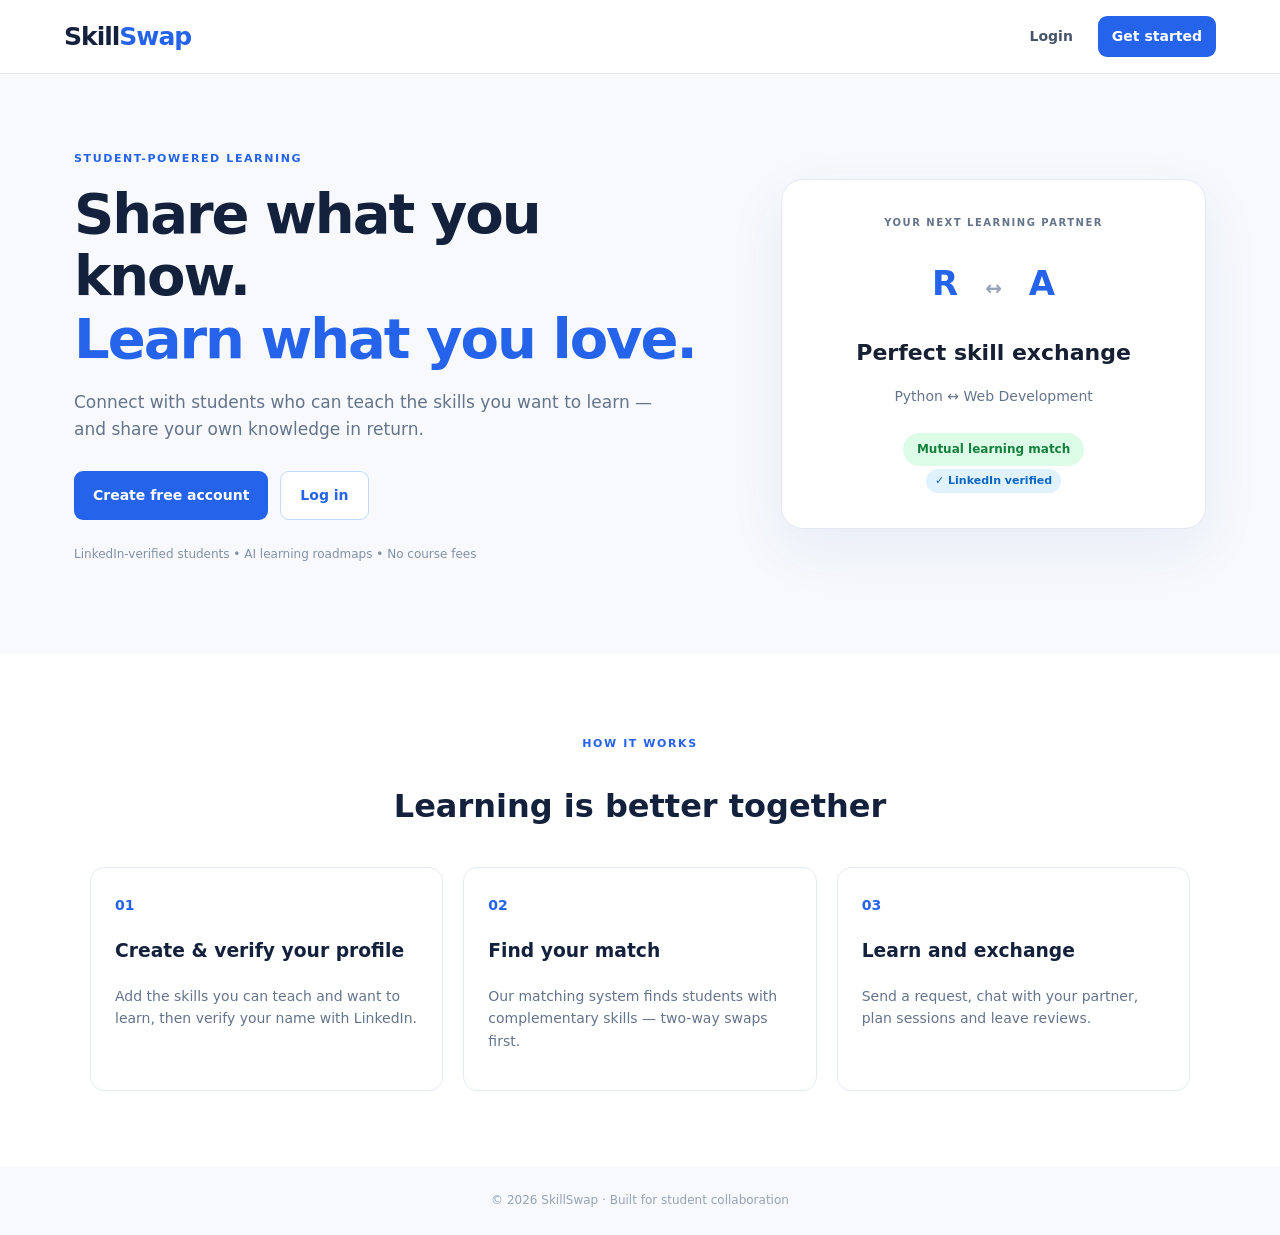
==== frontend/index.html @ 851fbde1 "SkillSwap v2: frontend part 1" ====
<!DOCTYPE html>
<html lang="en">
<head>
  <meta charset="UTF-8">
  <meta name="viewport" content="width=device-width, initial-scale=1.0">
  <title>SkillSwap | Learn Together</title>
  <meta name="description" content="SkillSwap – share what you know, learn what you love. A skill exchange platform for students.">
  <link rel="icon" href="data:image/svg+xml,%3Csvg xmlns='http://www.w3.org/2000/svg' viewBox='0 0 32 32'%3E%3Crect width='32' height='32' rx='8' fill='%232563eb'/%3E%3Ctext x='16' y='22' font-size='16' text-anchor='middle' fill='white' font-family='Arial' font-weight='bold'%3ES%3C/text%3E%3C/svg%3E">
  <link rel="stylesheet" href="css/style.css">
</head>
<body data-page="home">
<header class="topbar" id="appHeader"></header>
<main>
  <section class="hero">
    <div>
      <span class="eyebrow">STUDENT-POWERED LEARNING</span>
      <h1>Share what you know.<br><span>Learn what you love.</span></h1>
      <p>Connect with students who can teach the skills you want to learn — and share your own knowledge in return.</p>
      <div class="actions" id="heroActions">
        <a class="btn" href="register.html">Create free account</a>
        <a class="btn btn-outline" href="login.html">Log in</a>
      </div>
      <div class="trust">LinkedIn-verified students • AI learning roadmaps • No course fees</div>
    </div>
    <div class="hero-card">
      <div class="mini-label">YOUR NEXT LEARNING PARTNER</div>
      <div class="avatars">R <span>↔</span> A</div>
      <h3>Perfect skill exchange</h3>
      <p>Python ↔ Web Development</p>
      <div class="match-pill">Mutual learning match</div>
      <div><span class="badge badge-verified">✓ LinkedIn verified</span></div>
    </div>
  </section>
  <section id="how" class="section">
    <div class="section-heading"><span class="eyebrow">HOW IT WORKS</span><h2>Learning is better together</h2></div>
    <div class="feature-grid">
      <article class="feature"><b>01</b><h3>Create &amp; verify your profile</h3><p>Add the skills you can teach and want to learn, then verify your name with LinkedIn.</p></article>
      <article class="feature"><b>02</b><h3>Find your match</h3><p>Our matching system finds students with complementary skills — two-way swaps first.</p></article>
      <article class="feature"><b>03</b><h3>Learn and exchange</h3><p>Send a request, chat with your partner, plan sessions and leave reviews.</p></article>
    </div>
  </section>
</main>
<footer>© 2026 SkillSwap · Built for student collaboration</footer>
<script src="js/api.js"></script>
<script>
  if (getToken()) {
    document.getElementById("heroActions").replaceChildren(
      el("a", {class: "btn", href: "dashboard.html"}, "Go to my dashboard"),
      el("a", {class: "btn btn-outline", href: "matches.html"}, "Find matches"));
  }
</script>
</body>
</html>
---- frontend/css/style.css ----
:root{--blue:#2563eb;--blue-dark:#1d4ed8;--navy:#14213d;--ink:#172033;--muted:#64748b;--line:#e5eaf2;--pale:#eff6ff;--bg:#f7f9fc;--white:#fff}
*{box-sizing:border-box}body{margin:0;background:var(--bg);color:var(--ink);font-family:Inter,ui-sans-serif,system-ui,-apple-system,"Segoe UI",sans-serif;line-height:1.6}a{color:var(--blue);text-decoration:none}.topbar{height:74px;background:#fff;border-bottom:1px solid var(--line);display:flex;align-items:center;justify-content:space-between;padding:0 max(5%,calc((100% - 1180px)/2));gap:20px}.brand{font-size:25px;font-weight:850;letter-spacing:-1px;color:var(--navy)}.brand span{color:var(--blue)}nav{display:flex;align-items:center;gap:25px}nav a{font-size:14px;font-weight:600;color:#475569}.btn{display:inline-flex;align-items:center;justify-content:center;border:0;border-radius:9px;background:var(--blue);color:#fff;padding:12px 19px;font-weight:700;font-size:14px;cursor:pointer;transition:.2s}.btn:hover{background:var(--blue-dark);transform:translateY(-1px)}.btn-small{padding:9px 14px}.btn-outline{background:#fff;color:var(--blue);border:1px solid #bfdbfe}.full{width:100%;margin-top:12px}.hero{max-width:1180px;margin:70px auto 90px;padding:0 24px;display:grid;grid-template-columns:1.2fr .8fr;gap:70px;align-items:center;min-height:390px}.eyebrow{font-size:11px;letter-spacing:1.6px;font-weight:800;color:var(--blue)}h1{font-size:clamp(34px,5vw,56px);line-height:1.12;letter-spacing:-2px;color:var(--navy);margin:13px 0 18px}h1 span{color:var(--blue)}.hero p{max-width:580px;color:var(--muted);font-size:17px}.actions{display:flex;gap:12px;margin-top:28px;flex-wrap:wrap}.trust{font-size:12px;color:#8290a5;margin-top:25px}.hero-card{background:#fff;border:1px solid var(--line);border-radius:22px;padding:35px;text-align:center;box-shadow:0 20px 60px #1e40af12}.mini-label{font-size:10px;letter-spacing:1.5px;color:var(--muted);font-weight:800}.avatars{font-size:34px;font-weight:800;color:var(--blue);margin:25px}.avatars span{font-size:20px;color:#94a3b8;padding:0 15px}.hero-card h3{font-size:22px;margin:5px}.hero-card p{font-size:14px}.match-pill{display:inline-block;background:#dcfce7;color:#15803d;border-radius:30px;padding:7px 14px;font-size:12px;font-weight:700;margin-top:12px}.section{background:#fff;padding:75px 24px}.section-heading{text-align:center}.section-heading h2{font-size:32px;color:var(--navy)}.feature-grid{max-width:1100px;margin:35px auto 0;display:grid;grid-template-columns:repeat(3,1fr);gap:20px}.feature,.quick-card,.stat,.panel{background:#fff;border:1px solid var(--line);border-radius:14px;padding:24px}.feature b,.quick-card b{color:var(--blue);font-size:14px}.feature h3,.quick-card h3{color:var(--navy)}.feature p,.quick-card p{font-size:14px;color:var(--muted)}footer{text-align:center;color:#94a3b8;font-size:12px;padding:25px}.auth-page{min-height:100vh;display:flex;align-items:center;justify-content:center;flex-direction:column;padding:25px}.auth-brand{margin-bottom:22px}.auth-card{width:min(100%,440px);background:#fff;border:1px solid var(--line);border-radius:18px;padding:35px;box-shadow:0 15px 50px #0f172a0b}.auth-card h1{font-size:30px;letter-spacing:-1px}.muted{color:var(--muted)}label{display:block;font-size:13px;font-weight:700;color:#334155;margin:14px 0 6px}input,select,textarea{width:100%;border:1px solid #dbe2ec;border-radius:8px;padding:11px 12px;background:#fff;color:var(--ink);font:inherit;font-size:14px;outline:none}input:focus,select:focus,textarea:focus{border-color:#60a5fa;box-shadow:0 0 0 3px #dbeafe}textarea{resize:vertical}.auth-switch{text-align:center;font-size:13px;color:var(--muted);margin:20px 0 0}.form-message{font-size:13px;color:var(--blue);min-height:18px}.app-main{max-width:1120px;margin:45px auto;padding:0 24px}.app-main h1{font-size:38px;letter-spacing:-1.3px}.welcome{display:flex;justify-content:space-between;align-items:center;gap:20px;margin-bottom:28px}.welcome h1{margin-bottom:7px}.stats-grid{display:grid;grid-template-columns:repeat(3,1fr);gap:16px;margin-bottom:22px}.stat span{font-size:13px;color:var(--muted)}.stat strong{display:block;font-size:30px;color:var(--navy);margin-top:5px}.stat-word{font-size:20px!important}.panel{margin:18px 0}.panel h2{font-size:20px;color:var(--navy);margin:0 0 15px}.panel-head{display:flex;justify-content:space-between;align-items:center}.panel-head h2{margin:3px 0}.quick-grid{display:grid;grid-template-columns:repeat(3,1fr);gap:15px}.quick-card{display:block;background:#fbfdff}.quick-card:hover{border-color:#93c5fd;background:#f5f9ff}.quick-card h3{font-size:16px;margin:8px 0 4px}.quick-card p{margin:0}.narrow{max-width:780px}.form-grid{display:grid;grid-template-columns:1fr 1fr;gap:0 18px}.span-2{grid-column:span 2}.align-end{display:flex;align-items:end}.skill-list{display:flex;gap:8px;flex-wrap:wrap;margin-top:18px}.skill-chip{background:var(--pale);color:#1d4ed8;padding:7px 11px;border-radius:8px;font-size:12px}.skill-chip button{border:0;background:none;color:#64748b;cursor:pointer;margin-left:7px}.match-grid{display:grid;grid-template-columns:repeat(2,1fr);gap:16px;margin-top:25px}.match-card{background:#fff;border:1px solid var(--line);border-radius:14px;padding:22px}.match-card h3{margin:0;color:var(--navy)}.match-score{color:#15803d;font-weight:800;font-size:13px}.tag{display:inline-block;background:#eff6ff;color:#1d4ed8;padding:4px 8px;border-radius:20px;font-size:11px;margin:4px 4px 4px 0}.two-col{display:grid;grid-template-columns:1fr 1fr;gap:18px}.request-row{padding:13px 0;border-bottom:1px solid var(--line);font-size:14px}.request-row:last-child{border:0}.request-row .btn{margin:8px 5px 0 0;padding:7px 11px;font-size:12px}.chat-messages{margin:18px 0;max-height:360px;overflow:auto;border:1px solid var(--line);border-radius:10px;padding:14px;min-height:90px}.chat-bubble{background:#eff6ff;border-radius:10px;padding:9px 12px;margin:8px 0;max-width:85%;font-size:13px}.chat-bubble.mine{margin-left:auto;background:#dbeafe}.roadmap-result{white-space:pre-wrap;line-height:1.7;margin-top:20px;color:#334155}.empty{color:#94a3b8;font-size:14px;padding:12px 0}@media(max-width:760px){.topbar{height:auto;min-height:68px;padding:14px 20px;align-items:flex-start}nav{gap:10px;flex-wrap:wrap;justify-content:flex-end}nav a{font-size:12px}.hero{grid-template-columns:1fr;margin:40px auto 55px;gap:30px}.hero-card{max-width:420px}.feature-grid,.quick-grid,.stats-grid,.match-grid,.two-col{grid-template-columns:1fr}.welcome{align-items:flex-start;flex-direction:column}.app-main{margin:30px auto}.form-grid{grid-template-columns:1fr}.span-2{grid-column:auto}.auth-card{padding:25px}.app-main h1{font-size:32px}}

/* ===================== v2 additions ===================== */
:root{--green:#15803d;--green-bg:#dcfce7;--amber:#b45309;--amber-bg:#fef3c7;--red:#b91c1c;--red-bg:#fee2e2;--linkedin:#0a66c2}
button:disabled,.btn:disabled{opacity:.55;cursor:not-allowed;transform:none}
.btn:focus-visible,a:focus-visible,button:focus-visible{outline:3px solid #93c5fd;outline-offset:2px}
.btn-ghost{background:transparent;color:var(--muted)}.btn-ghost:hover{background:#f1f5f9;color:var(--red)}
.btn-outline:hover{background:var(--pale)}
.btn-linkedin{background:var(--linkedin)}.btn-linkedin:hover{background:#004182}
.small{font-size:13px}.grow{flex:1;min-width:0}.mt{margin-top:22px!important}
.row-actions{display:flex;gap:8px;flex-wrap:wrap;align-items:center;margin-top:12px}
.sub-head{font-size:14px;color:#334155;margin:18px 0 0}

/* nav */
nav a{position:relative;padding:4px 0}nav a.active{color:var(--blue)}
nav a.active::after{content:"";position:absolute;left:0;right:0;bottom:-6px;height:2px;background:var(--blue);border-radius:2px}
nav a.btn{color:#fff;padding:9px 14px}nav a.btn::after{display:none}
.nav-count{display:inline-block;background:#ef4444;color:#fff;border-radius:10px;font-size:10px;line-height:16px;min-width:16px;text-align:center;padding:0 4px;margin-left:4px;vertical-align:top}
.nav-toggle{display:none;border:1px solid var(--line);background:#fff;border-radius:8px;font-size:18px;padding:6px 10px;cursor:pointer}
.topbar{position:sticky;top:0;z-index:20}

/* stats */
a.stat{color:inherit;display:block}a.stat:hover{border-color:#93c5fd}
.stats-5{grid-template-columns:repeat(5,1fr)}

/* badges & pills */
.badge{display:inline-flex;align-items:center;gap:4px;border-radius:20px;padding:3px 9px;font-size:11px;font-weight:700}
.badge-verified{background:#e0f2fe;color:var(--linkedin)}
.badge-row{display:flex;gap:10px;flex-wrap:wrap;align-items:center;margin:8px 0;font-size:13px}
.pill{display:inline-block;border-radius:20px;padding:3px 10px;font-size:11px;font-weight:700;background:#f1f5f9;color:#475569;text-transform:capitalize}
.pill-ok{background:var(--green-bg);color:var(--green)}.pill-warn{background:var(--amber-bg);color:var(--amber)}.pill-bad{background:var(--red-bg);color:var(--red)}
.rating,.stars{color:#d97706;font-weight:700;font-size:13px}

/* avatars */
.avatar{width:48px;height:48px;border-radius:50%;background:var(--pale);color:var(--blue);display:flex;align-items:center;justify-content:center;font-weight:800;flex-shrink:0;overflow:hidden}
.avatar img{width:100%;height:100%;object-fit:cover}
.avatar.small{width:36px;height:36px;font-size:13px}.avatar.large{width:92px;height:92px;font-size:30px}

/* progress & checklist */
.progress{height:8px;background:#eef2f7;border-radius:8px;overflow:hidden;margin:6px 0 12px}
.progress-bar{height:100%;width:0;background:linear-gradient(90deg,var(--blue),#22c55e);transition:width .6s}
.checklist{list-style:none;padding:0;margin:8px 0;font-size:14px}
.checklist li{padding:4px 0 4px 24px;position:relative}
.checklist li::before{content:"○";position:absolute;left:2px;color:#94a3b8}
.checklist li.done::before{content:"✓";color:var(--green);font-weight:800}
.checklist li.bad::before{content:"✕";color:var(--red);font-weight:800}
.checklist li.neutral::before{content:"•"}

/* skills */
.skill-chip{display:inline-flex;align-items:center}
.skill-chip.learn{background:#f0fdf4;color:var(--green)}
.skill-chip button{font-size:16px;line-height:1;padding:0 2px}.skill-chip button:hover{color:var(--red)}

/* matches */
.filters{display:flex;gap:16px;align-items:center;flex-wrap:wrap;margin-top:18px}
.filters input[type=search]{max-width:360px}
.check{display:flex;align-items:center;gap:6px;margin:0;font-weight:600;font-size:13px;white-space:nowrap}
.check input{width:auto}
.match-top{display:flex;gap:14px;align-items:center}
.match-top h3 a{color:var(--navy)}.match-top p{margin:0}
.match-score{text-align:center;font-size:22px;line-height:1.1}.match-score small{display:block;font-size:10px;color:var(--muted);text-transform:uppercase;letter-spacing:1px}
.match-card .bio{font-size:13px;color:#475569;margin:6px 0}
.tag-row{font-size:13px;margin-top:6px}.tag-empty{background:#f8fafc;color:#94a3b8}
.empty-state{grid-column:1/-1;text-align:center;padding:30px;background:#fff;border:1px dashed var(--line);border-radius:14px}

/* requests */
.request-head{display:flex;gap:8px;align-items:center;flex-wrap:wrap}
.request-head b{color:var(--navy)}
.request-row p{margin:4px 0}

/* toggle switch */
.switch{display:flex;align-items:center;gap:10px;font-weight:600;cursor:pointer;margin:16px 0 4px}
.switch{position:relative}.switch input{position:absolute;opacity:0;width:1px;height:1px;margin:0}.switch input:focus-visible+.slider{outline:3px solid #93c5fd;outline-offset:2px}
.slider{width:40px;height:22px;background:#cbd5e1;border-radius:22px;position:relative;flex-shrink:0;transition:.2s}
.slider::after{content:"";position:absolute;width:18px;height:18px;border-radius:50%;background:#fff;top:2px;left:2px;transition:.2s}
.switch input:checked+.slider{background:var(--blue)}.switch input:checked+.slider::after{left:20px}

/* LinkedIn verify */
.verify-compare{display:flex;align-items:center;gap:14px;background:#f8fafc;border:1px solid var(--line);border-radius:12px;padding:14px;margin:12px 0}
.verify-compare>div{flex:1}.verify-compare small{display:block}
.verify-compare .verify-arrow{flex:0;font-size:22px;font-weight:800;color:var(--blue)}

/* chat */
.chat-layout{display:grid;grid-template-columns:280px 1fr;gap:18px;align-items:start}
.chat-people{padding:16px}.chat-people h2{font-size:16px}
.partner-item{display:flex;gap:10px;align-items:center;width:100%;text-align:left;border:0;background:none;padding:10px;border-radius:10px;cursor:pointer;font:inherit}
.partner-item:hover{background:#f1f5f9}.partner-item.active{background:var(--pale)}
.partner-item .muted{white-space:nowrap;overflow:hidden;text-overflow:ellipsis}
.chat-header{display:flex;gap:12px;align-items:center;padding-bottom:12px;border-bottom:1px solid var(--line)}
.chat-messages{min-height:300px;max-height:55vh;display:flex;flex-direction:column}
.chat-bubble{margin-right:auto}
.chat-bubble.mine{margin-right:0}
.chat-bubble time{display:block;font-size:10px;color:#94a3b8;margin-top:3px}
.chat-form{display:flex;gap:10px;align-items:flex-end}.chat-form textarea{flex:1}

/* sessions */
.sessions-cols{grid-template-columns:.8fr 1.2fr;align-items:start}
select.compact{width:auto;padding:6px 10px}

/* public profile */
.profile-hero{display:flex;gap:24px;align-items:flex-start}
.profile-name{margin:6px 0 4px!important;font-size:34px!important}
.profile-hero .bio{white-space:pre-wrap}
.review-form{border-top:1px solid var(--line);margin-top:16px;padding-top:6px}
.review-form h3{font-size:15px}
.star-input{display:flex;gap:2px;margin-bottom:8px}
.star-input button{border:0;background:none;font-size:28px;color:#cbd5e1;cursor:pointer;padding:0 2px}
.star-input button.on{color:#f59e0b}

/* roadmap */
.roadmap-result{white-space:normal}
.roadmap-result h2,.roadmap-result h3{color:var(--navy);margin:20px 0 6px}
.roadmap-result h2{font-size:20px}.roadmap-result h3{font-size:17px}
.roadmap-result code{background:#f1f5f9;padding:1px 5px;border-radius:4px;font-size:13px}

/* toast */
.toast-box{position:fixed;right:18px;bottom:18px;display:flex;flex-direction:column;gap:8px;z-index:100}
.toast{background:var(--navy);color:#fff;padding:11px 16px;border-radius:10px;font-size:14px;box-shadow:0 10px 30px #0f172a33;max-width:340px;transition:opacity .4s,transform .4s}
.toast-ok{background:var(--green)}.toast-error{background:var(--red)}
.toast.hide{opacity:0;transform:translateY(8px)}

@media(max-width:1000px){.stats-5{grid-template-columns:repeat(3,1fr)}}
@media(max-width:760px){
  .topbar{flex-wrap:wrap;align-items:center}
  .appbar nav,#appHeader nav{display:none;width:100%;flex-direction:column;align-items:flex-start;gap:12px;padding:6px 0 10px}
  #appHeader.open nav{display:flex}
  .nav-toggle{display:block}
  nav a{font-size:15px}
  .stats-5{grid-template-columns:1fr 1fr}
  .chat-layout,.sessions-cols{grid-template-columns:1fr}
  .profile-hero{flex-direction:column}
  .filters{gap:10px}
}
@media print{.topbar,form,#roadmapActions,.toast-box,footer{display:none!important}.panel{border:0}.app-main{margin:0}}
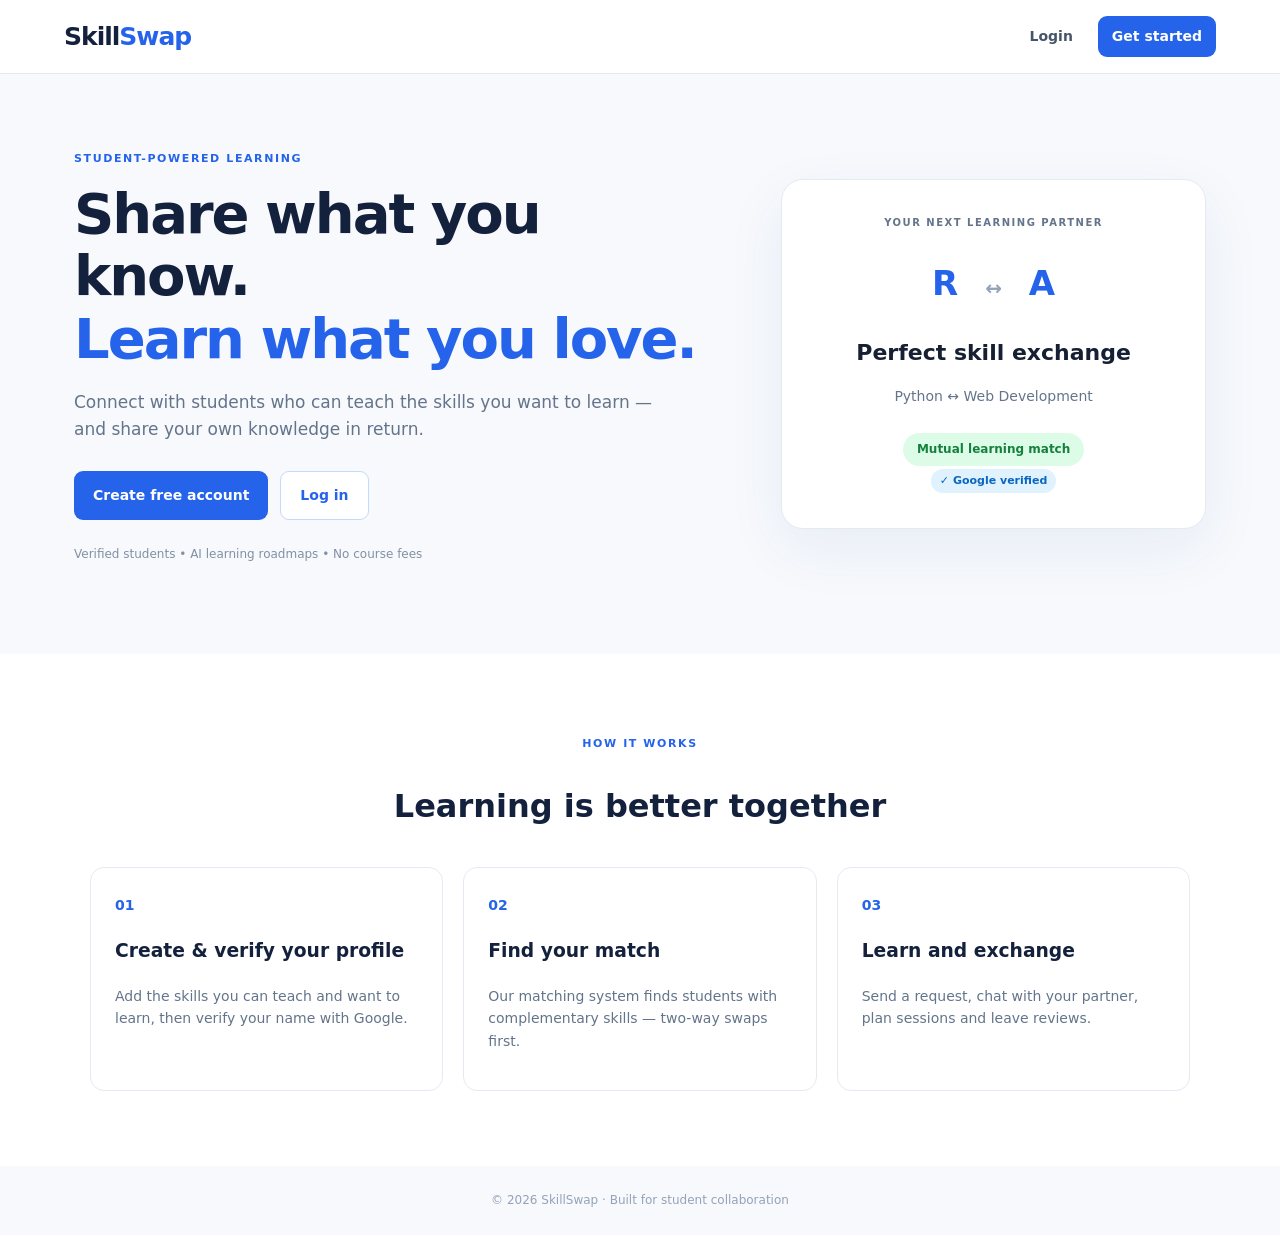
==== commit 19016a79: "Remove Verify with LinkedIn; use Google verification everywhere" ====
--- a/frontend/index.html
+++ b/frontend/index.html
@@ -20,7 +20,7 @@
         <a class="btn" href="register.html">Create free account</a>
         <a class="btn btn-outline" href="login.html">Log in</a>
       </div>
-      <div class="trust">LinkedIn-verified students • AI learning roadmaps • No course fees</div>
+      <div class="trust">Verified students • AI learning roadmaps • No course fees</div>
     </div>
     <div class="hero-card">
       <div class="mini-label">YOUR NEXT LEARNING PARTNER</div>
@@ -28,13 +28,13 @@
       <h3>Perfect skill exchange</h3>
       <p>Python ↔ Web Development</p>
       <div class="match-pill">Mutual learning match</div>
-      <div><span class="badge badge-verified">✓ LinkedIn verified</span></div>
+      <div><span class="badge badge-verified">✓ Google verified</span></div>
     </div>
   </section>
   <section id="how" class="section">
     <div class="section-heading"><span class="eyebrow">HOW IT WORKS</span><h2>Learning is better together</h2></div>
     <div class="feature-grid">
-      <article class="feature"><b>01</b><h3>Create &amp; verify your profile</h3><p>Add the skills you can teach and want to learn, then verify your name with LinkedIn.</p></article>
+      <article class="feature"><b>01</b><h3>Create &amp; verify your profile</h3><p>Add the skills you can teach and want to learn, then verify your name with Google.</p></article>
       <article class="feature"><b>02</b><h3>Find your match</h3><p>Our matching system finds students with complementary skills — two-way swaps first.</p></article>
       <article class="feature"><b>03</b><h3>Learn and exchange</h3><p>Send a request, chat with your partner, plan sessions and leave reviews.</p></article>
     </div>
--- a/frontend/css/style.css
+++ b/frontend/css/style.css
@@ -133,3 +133,4 @@
   .filters{gap:10px}
 }
 @media print{.topbar,form,#roadmapActions,.toast-box,footer{display:none!important}.panel{border:0}.app-main{margin:0}}
+[hidden]{display:none!important}
